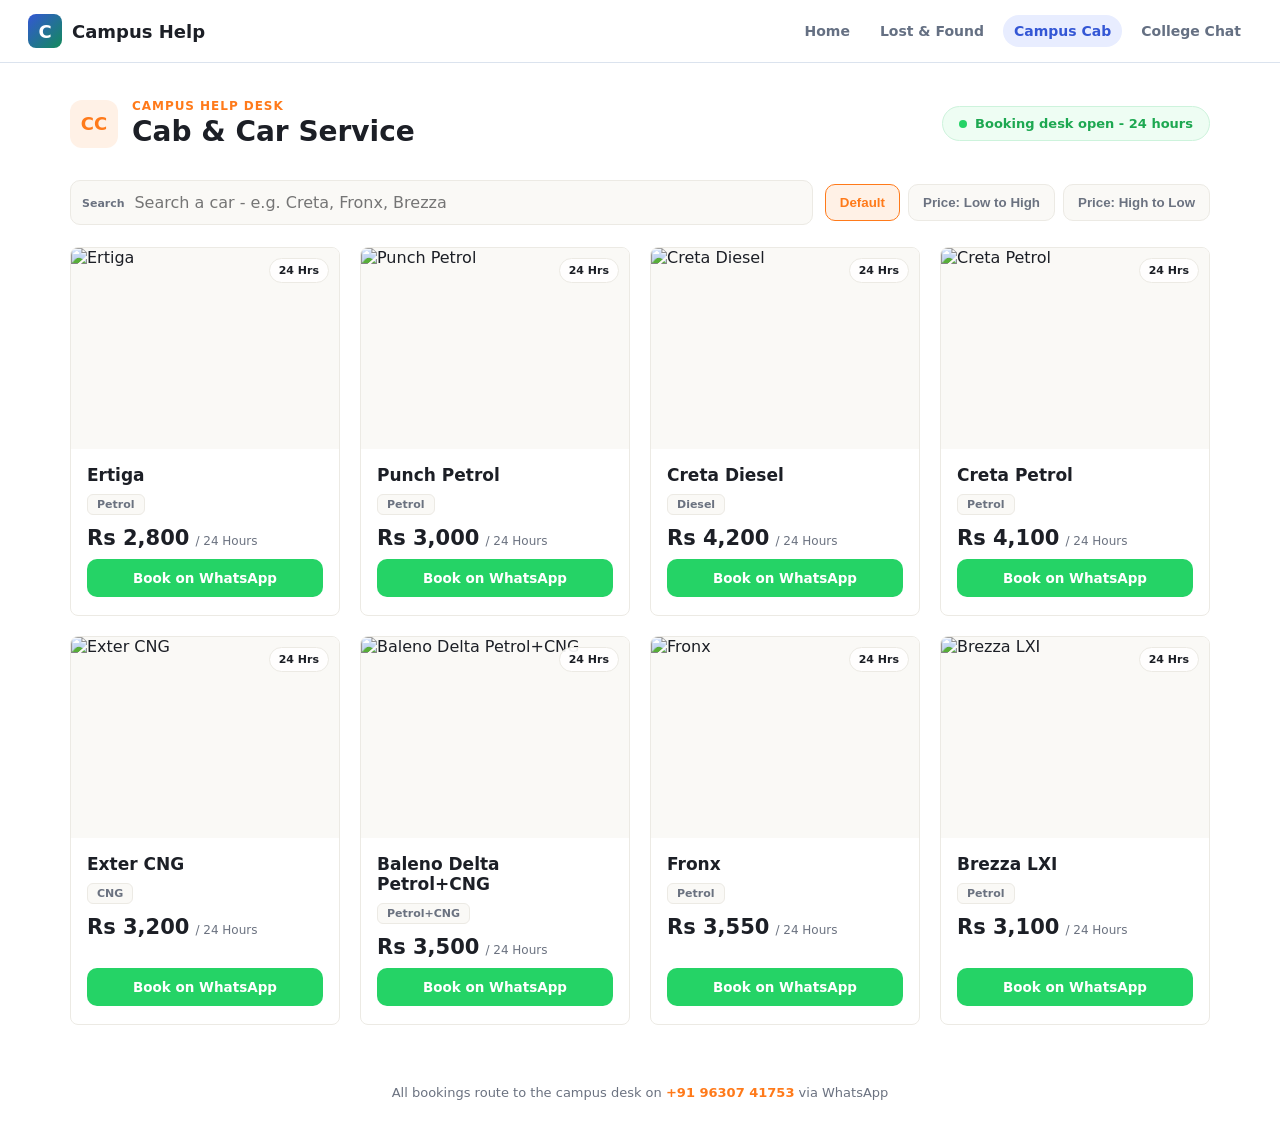
==== static/cab.html @ cebd62bf "Add initial project structure and modules for Campus Help - Created .gitignore to exclude runtime fi" ====
<!DOCTYPE html>
<html lang="en">
<head>
<meta charset="UTF-8">
<meta name="viewport" content="width=device-width, initial-scale=1.0">
<title>Campus Cab - Campus Help</title>
<style>
  :root{
    --ink:#1c1f26;
    --muted:#6b7280;
    --line:#eceae4;
    --paper:#ffffff;
    --panel:#faf9f6;
    --orange:#ff7a1a;
    --orange-soft:#fff1e6;
    --wa-green:#25d366;
    --wa-green-dark:#1da851;
    --primary:#3457d5;
    --radius:8px;
  }
  *{box-sizing:border-box;}
  html,body{margin:0;padding:0;}
  body{
    background:var(--paper);
    color:var(--ink);
    font-family:Inter, "Segoe UI", system-ui, sans-serif;
    min-height:100vh;
  }
  .topbar{
    position:sticky; top:0; z-index:10;
    display:flex; align-items:center; justify-content:space-between; gap:16px;
    padding:14px 28px;
    background:rgba(255,255,255,0.9);
    border-bottom:1px solid #dbe3ee;
    backdrop-filter:blur(14px);
  }
  .brand{display:flex;align-items:center;gap:10px;font-size:18px;font-weight:800;}
  .brand-mark{display:grid;place-items:center;width:34px;height:34px;color:#fff;background:linear-gradient(135deg,var(--primary),#138a5b);border-radius:8px;}
  .nav{display:flex;flex-wrap:wrap;justify-content:flex-end;gap:8px;}
  .nav a{color:#657083;text-decoration:none;font-size:14px;font-weight:700;padding:8px 11px;border-radius:999px;}
  .nav a:hover,.nav a.active{color:var(--primary);background:#e8edff;}
  header{
    max-width:1180px;
    margin:0 auto;
    padding:36px 20px 24px;
    display:flex;
    align-items:center;
    justify-content:space-between;
    flex-wrap:wrap;
    gap:16px;
  }
  .page-brand{display:flex; align-items:center; gap:14px;}
  .page-mark{
    width:48px;height:48px;
    border-radius:12px;
    background:var(--orange-soft);
    display:flex;align-items:center;justify-content:center;
    font-weight:800;
    font-size:18px;
    color:var(--orange);
    flex-shrink:0;
  }
  .brand-text .eyebrow{
    font-size:12px;
    font-weight:800;
    letter-spacing:0.08em;
    text-transform:uppercase;
    color:var(--orange);
  }
  .brand-text h1{
    font-weight:800;
    font-size:28px;
    margin:2px 0 0;
    color:var(--ink);
  }
  .open-pill{
    display:flex;
    align-items:center;
    gap:8px;
    font-size:13px;
    font-weight:700;
    color:var(--wa-green-dark);
    background:#eefdf3;
    border:1px solid #cdf3dc;
    padding:9px 16px;
    border-radius:100px;
  }
  .open-pill .dot{
    width:8px;height:8px;border-radius:50%;
    background:var(--wa-green);
    animation:pulse 2s ease-in-out infinite;
  }
  @keyframes pulse{
    0%,100%{opacity:1; transform:scale(1);}
    50%{opacity:0.55; transform:scale(0.85);}
  }
  .controls{
    max-width:1180px;
    margin:8px auto 0;
    padding:0 20px;
    display:flex;
    gap:12px;
    flex-wrap:wrap;
    align-items:center;
    justify-content:space-between;
  }
  .search-box{position:relative; flex:1; min-width:220px;}
  .search-box input{
    width:100%;
    background:var(--panel);
    border:1px solid var(--line);
    color:var(--ink);
    padding:12px 14px 12px 38px;
    border-radius:10px;
    font:inherit;
    outline:none;
    transition:border-color .2s, box-shadow .2s;
  }
  .search-box input:focus{border-color:var(--orange); box-shadow:0 0 0 3px var(--orange-soft);}
  .search-box::before{
    content:"Search";
    position:absolute; left:12px; top:50%; transform:translateY(-50%);
    color:var(--muted); font-size:11px; font-weight:800;
  }
  .sort-group{display:flex; gap:8px; font-size:13px; flex-wrap:wrap;}
  .sort-btn{
    background:var(--panel);
    border:1px solid var(--line);
    color:var(--muted);
    padding:10px 14px;
    border-radius:10px;
    cursor:pointer;
    font-weight:700;
    transition:all .15s;
  }
  .sort-btn:hover{border-color:var(--orange); color:var(--orange);}
  .sort-btn.active{background:var(--orange-soft); border-color:var(--orange); color:var(--orange);}
  .grid{
    max-width:1180px;
    margin:22px auto 60px;
    padding:0 20px;
    display:grid;
    grid-template-columns:repeat(auto-fill, minmax(260px, 1fr));
    gap:20px;
  }
  .card{
    background:var(--paper);
    border:1px solid var(--line);
    border-radius:var(--radius);
    overflow:hidden;
    display:flex;
    flex-direction:column;
    transition:transform .25s ease, box-shadow .25s ease, border-color .25s ease;
    opacity:0;
    transform:translateY(16px);
    animation:riseIn .55s ease forwards;
  }
  .card:hover{
    transform:translateY(-5px);
    box-shadow:0 14px 32px -18px rgba(28,31,38,0.25);
    border-color:#e2ded4;
  }
  @keyframes riseIn{to{opacity:1; transform:translateY(0);}}
  .card-media{position:relative;background:var(--panel);aspect-ratio:4/3;overflow:hidden;}
  .card-media img{width:100%;height:100%;object-fit:cover;transition:transform .5s ease;}
  .card:hover .card-media img{transform:scale(1.06);}
  .badge{
    position:absolute; top:10px; right:10px;
    background:rgba(255,255,255,0.92);
    border:1px solid var(--line);
    color:var(--ink);
    font-size:11px;
    font-weight:800;
    padding:5px 9px;
    border-radius:100px;
  }
  .card-body{padding:16px 16px 18px;display:flex;flex-direction:column;gap:9px;flex:1;}
  .card-body h3{font-weight:800;font-size:17px;margin:0;color:var(--ink);}
  .fuel-tag{align-self:flex-start;font-size:11px;font-weight:800;color:var(--muted);background:var(--panel);border:1px solid var(--line);padding:3px 9px;border-radius:6px;}
  .price-row{display:flex;align-items:baseline;gap:6px;margin-top:2px;}
  .price{font-size:21px;font-weight:800;color:var(--ink);}
  .price-unit{font-size:12px;color:var(--muted);}
  .book-btn{
    margin-top:auto;
    display:flex;align-items:center;justify-content:center;gap:8px;
    text-decoration:none;
    background:var(--wa-green);
    color:#fff;
    font-weight:800;
    font-size:13.5px;
    padding:11px 14px;
    border-radius:10px;
    transition:background .15s, transform .15s;
  }
  .book-btn:hover{background:var(--wa-green-dark);transform:translateY(-1px);}
  .footer{max-width:1180px;margin:0 auto 44px;padding:0 20px;text-align:center;color:var(--muted);font-size:13px;}
  .footer a{color:var(--orange);text-decoration:none;font-weight:800;}
  .empty-state{grid-column:1/-1;text-align:center;padding:60px 20px;color:var(--muted);font-size:13.5px;}
  @media (max-width:700px){.topbar{align-items:flex-start;flex-direction:column;padding:13px 16px}.nav{justify-content:flex-start}}
</style>
</head>
<body>
<div class="topbar">
  <div class="brand"><div class="brand-mark">C</div><span>Campus Help</span></div>
  <nav class="nav">
    <a href="/">Home</a>
    <a href="/lost-found.html">Lost &amp; Found</a>
    <a href="/cab.html" class="active">Campus Cab</a>
    <a href="/chat.html">College Chat</a>
  </nav>
</div>

<header>
  <div class="page-brand">
    <div class="page-mark">CC</div>
    <div class="brand-text">
      <div class="eyebrow">Campus Help Desk</div>
      <h1>Cab &amp; Car Service</h1>
    </div>
  </div>
  <div class="open-pill"><span class="dot"></span> Booking desk open - 24 hours</div>
</header>

<div class="controls">
  <div class="search-box">
    <input id="searchInput" type="text" placeholder="     Search a car - e.g. Creta, Fronx, Brezza">
  </div>
  <div class="sort-group">
    <button class="sort-btn active" data-sort="default">Default</button>
    <button class="sort-btn" data-sort="low">Price: Low to High</button>
    <button class="sort-btn" data-sort="high">Price: High to Low</button>
  </div>
</div>

<div class="grid" id="grid"></div>

<div class="footer">
  All bookings route to the campus desk on <a href="https://wa.me/919630741753" target="_blank" rel="noopener">+91 96307 41753</a> via WhatsApp
</div>

<script>
  const WA_NUMBER = "919630741753";

  const cars = [
    { name: "Ertiga", fuel: "Petrol", price: 2800, img: "/cab-assets/WhatsApp Image 2026-07-30 at 16.13.24.jpeg" },
    { name: "Punch Petrol", fuel: "Petrol", price: 3000, img: "/cab-assets/WhatsApp Image 2026-07-30 at 15.57.18.jpeg" },
    { name: "Creta Diesel", fuel: "Diesel", price: 4200, img: "/cab-assets/WhatsApp Image 2026-07-30 at 15.57.23.jpeg" },
    { name: "Creta Petrol", fuel: "Petrol", price: 4100, img: "/cab-assets/WhatsApp Image 2026-07-30 at 15.57.34.jpeg" },
    { name: "Exter CNG", fuel: "CNG", price: 3200, img: "/cab-assets/WhatsApp Image 2026-07-30 at 15.57.36.jpeg" },
    { name: "Baleno Delta Petrol+CNG", fuel: "Petrol+CNG", price: 3500, img: "/cab-assets/WhatsApp Image 2026-07-30 at 16.10.03.jpeg" },
    { name: "Fronx", fuel: "Petrol", price: 3550, img: "/cab-assets/WhatsApp Image 2026-07-30 at 15.57.23.jpeg" },
    { name: "Brezza LXI", fuel: "Petrol", price: 3100, img: "/cab-assets/WhatsApp Image 2026-07-30 at 16.10.03.jpeg" },
  ];

  const grid = document.getElementById('grid');
  const searchInput = document.getElementById('searchInput');
  const sortBtns = document.querySelectorAll('.sort-btn');
  let currentSort = 'default';

  function waLink(carName){
    const msg = encodeURIComponent(`Hi, I'd like to book the ${carName} (24 Hours) through the Campus Cab Desk.`);
    return `https://wa.me/${WA_NUMBER}?text=${msg}`;
  }

  function render(){
    const q = searchInput.value.trim().toLowerCase();
    let list = cars.filter(c => c.name.toLowerCase().includes(q));

    if(currentSort === 'low') list = list.slice().sort((a,b)=>a.price-b.price);
    if(currentSort === 'high') list = list.slice().sort((a,b)=>b.price-a.price);

    grid.innerHTML = '';

    if(list.length === 0){
      grid.innerHTML = `<div class="empty-state">No vehicle matches "${q}". Try a different name.</div>`;
      return;
    }

    list.forEach((car, i) => {
      const card = document.createElement('div');
      card.className = 'card';
      card.style.animationDelay = (i * 0.05) + 's';
      card.innerHTML = `
        <div class="card-media">
          <img src="${car.img}" alt="${car.name}" loading="lazy">
          <div class="badge">24 Hrs</div>
        </div>
        <div class="card-body">
          <h3>${car.name}</h3>
          <span class="fuel-tag">${car.fuel}</span>
          <div class="price-row">
            <span class="price">Rs ${car.price.toLocaleString('en-IN')}</span>
            <span class="price-unit">/ 24 Hours</span>
          </div>
          <a class="book-btn" href="${waLink(car.name)}" target="_blank" rel="noopener">Book on WhatsApp</a>
        </div>
      `;
      grid.appendChild(card);
    });
  }

  searchInput.addEventListener('input', render);
  sortBtns.forEach(btn => {
    btn.addEventListener('click', () => {
      sortBtns.forEach(b => b.classList.remove('active'));
      btn.classList.add('active');
      currentSort = btn.dataset.sort;
      render();
    });
  });

  render();
</script>
</body>
</html>
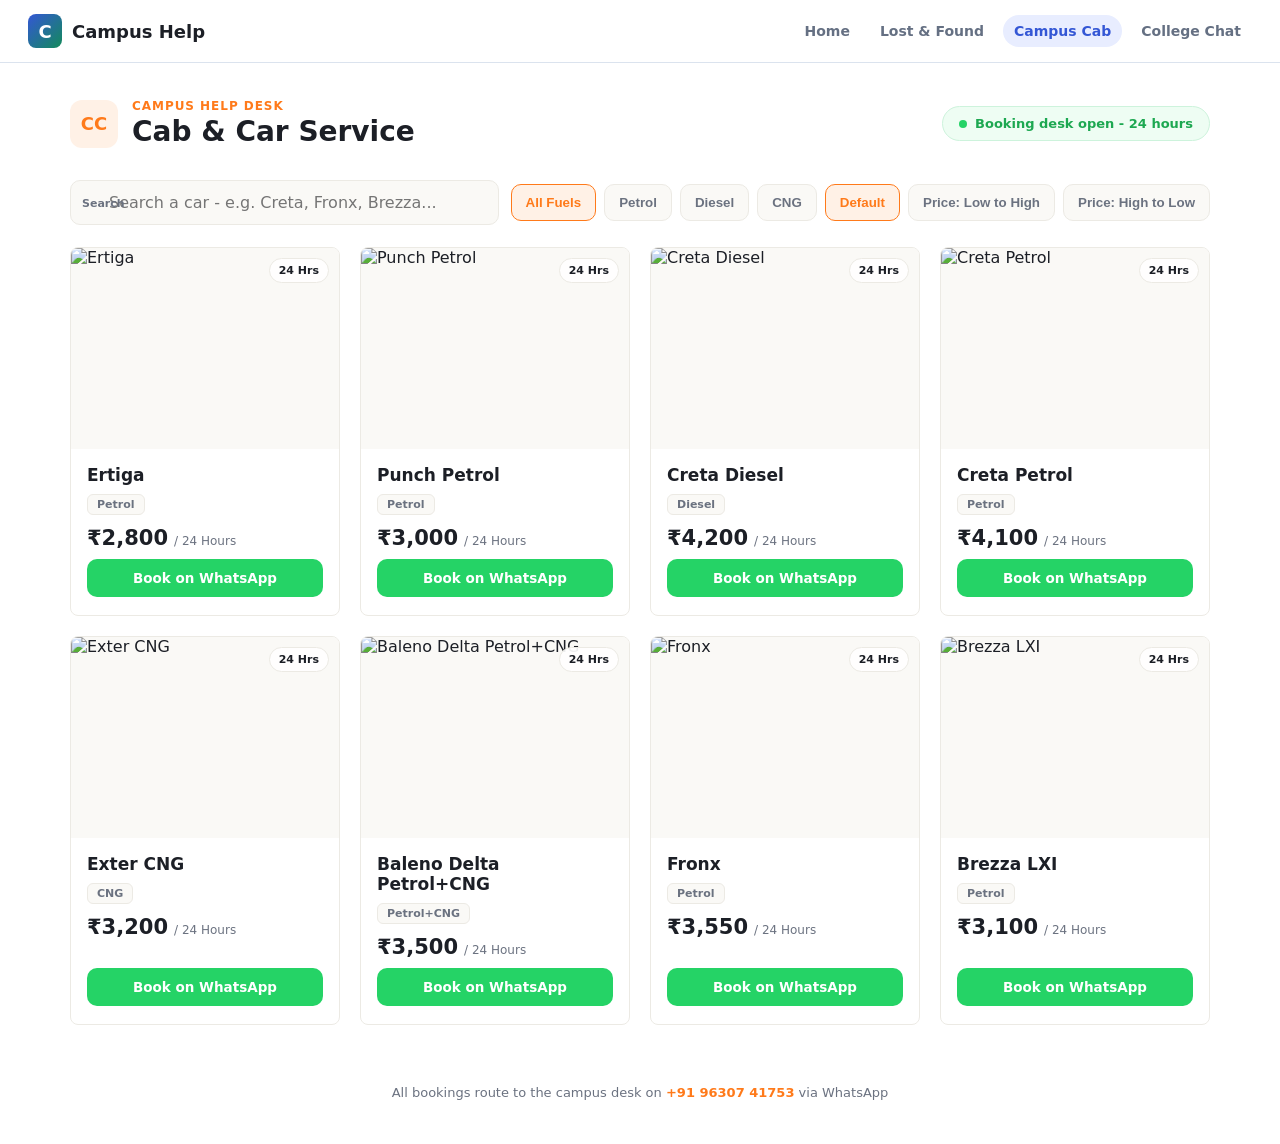
==== commit b1ed1115: "Enhance lost & found and cab booking features - Improved AI matching logic in matcher.py to handle e" ====
--- a/static/cab.html
+++ b/static/cab.html
@@ -123,7 +123,7 @@
     color:var(--muted); font-size:11px; font-weight:800;
   }
   .sort-group{display:flex; gap:8px; font-size:13px; flex-wrap:wrap;}
-  .sort-btn{
+  .sort-btn, .fuel-chip{
     background:var(--panel);
     border:1px solid var(--line);
     color:var(--muted);
@@ -133,8 +133,8 @@
     font-weight:700;
     transition:all .15s;
   }
-  .sort-btn:hover{border-color:var(--orange); color:var(--orange);}
-  .sort-btn.active{background:var(--orange-soft); border-color:var(--orange); color:var(--orange);}
+  .sort-btn:hover, .fuel-chip:hover{border-color:var(--orange); color:var(--orange);}
+  .sort-btn.active, .fuel-chip.active{background:var(--orange-soft); border-color:var(--orange); color:var(--orange);}
   .grid{
     max-width:1180px;
     margin:22px auto 60px;
@@ -223,9 +223,13 @@
 
 <div class="controls">
   <div class="search-box">
-    <input id="searchInput" type="text" placeholder="     Search a car - e.g. Creta, Fronx, Brezza">
+    <input id="searchInput" type="text" placeholder="Search a car - e.g. Creta, Fronx, Brezza...">
   </div>
   <div class="sort-group">
+    <button class="fuel-chip active" data-fuel="all">All Fuels</button>
+    <button class="fuel-chip" data-fuel="petrol">Petrol</button>
+    <button class="fuel-chip" data-fuel="diesel">Diesel</button>
+    <button class="fuel-chip" data-fuel="cng">CNG</button>
     <button class="sort-btn active" data-sort="default">Default</button>
     <button class="sort-btn" data-sort="low">Price: Low to High</button>
     <button class="sort-btn" data-sort="high">Price: High to Low</button>
@@ -255,7 +259,9 @@
   const grid = document.getElementById('grid');
   const searchInput = document.getElementById('searchInput');
   const sortBtns = document.querySelectorAll('.sort-btn');
+  const fuelChips = document.querySelectorAll('.fuel-chip');
   let currentSort = 'default';
+  let currentFuel = 'all';
 
   function waLink(carName){
     const msg = encodeURIComponent(`Hi, I'd like to book the ${carName} (24 Hours) through the Campus Cab Desk.`);
@@ -264,7 +270,11 @@
 
   function render(){
     const q = searchInput.value.trim().toLowerCase();
-    let list = cars.filter(c => c.name.toLowerCase().includes(q));
+    let list = cars.filter(c => {
+      const matchName = c.name.toLowerCase().includes(q);
+      const matchFuel = currentFuel === 'all' || c.fuel.toLowerCase().includes(currentFuel);
+      return matchName && matchFuel;
+    });
 
     if(currentSort === 'low') list = list.slice().sort((a,b)=>a.price-b.price);
     if(currentSort === 'high') list = list.slice().sort((a,b)=>b.price-a.price);
@@ -272,7 +282,7 @@
     grid.innerHTML = '';
 
     if(list.length === 0){
-      grid.innerHTML = `<div class="empty-state">No vehicle matches "${q}". Try a different name.</div>`;
+      grid.innerHTML = `<div class="empty-state">No vehicle matches selected filters. Try adjusting your search.</div>`;
       return;
     }
 
@@ -289,7 +299,7 @@
           <h3>${car.name}</h3>
           <span class="fuel-tag">${car.fuel}</span>
           <div class="price-row">
-            <span class="price">Rs ${car.price.toLocaleString('en-IN')}</span>
+            <span class="price">₹${car.price.toLocaleString('en-IN')}</span>
             <span class="price-unit">/ 24 Hours</span>
           </div>
           <a class="book-btn" href="${waLink(car.name)}" target="_blank" rel="noopener">Book on WhatsApp</a>
@@ -309,6 +319,15 @@
     });
   });
 
+  fuelChips.forEach(chip => {
+    chip.addEventListener('click', () => {
+      fuelChips.forEach(c => c.classList.remove('active'));
+      chip.classList.add('active');
+      currentFuel = chip.dataset.fuel;
+      render();
+    });
+  });
+
   render();
 </script>
 </body>
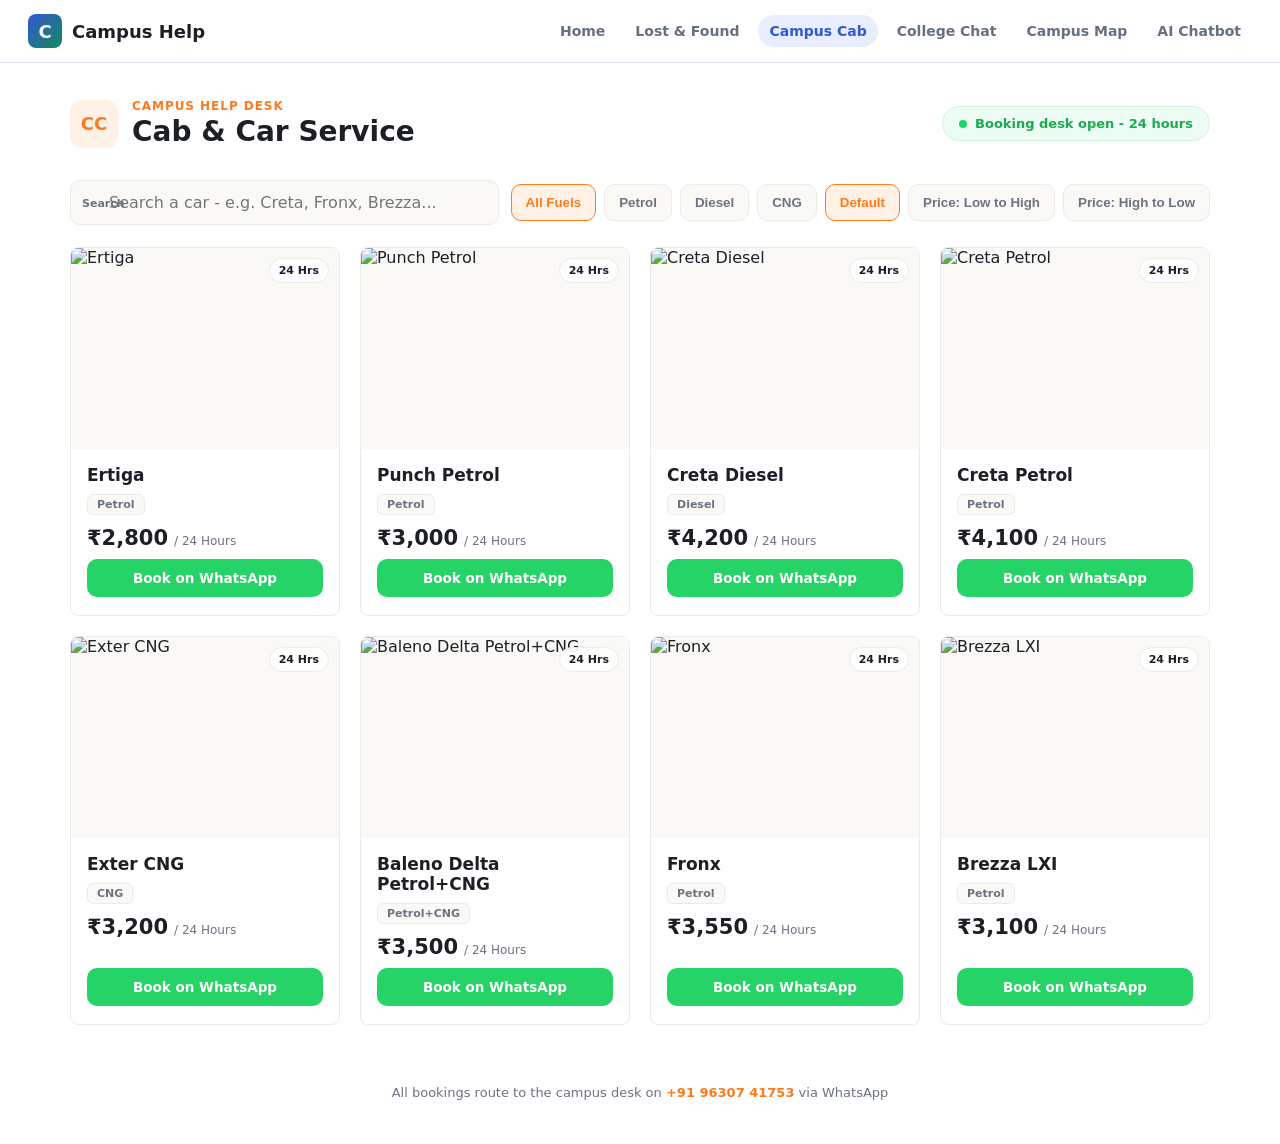
==== commit 0d54c19b: "Update project export files: add campus map & AI chatbot integration, update navigation and document" ====
--- a/static/cab.html
+++ b/static/cab.html
@@ -207,6 +207,8 @@
     <a href="/lost-found.html">Lost &amp; Found</a>
     <a href="/cab.html" class="active">Campus Cab</a>
     <a href="/chat.html">College Chat</a>
+    <a href="/map.html">Campus Map</a>
+    <a href="/chatbot.html">AI Chatbot</a>
   </nav>
 </div>
 
